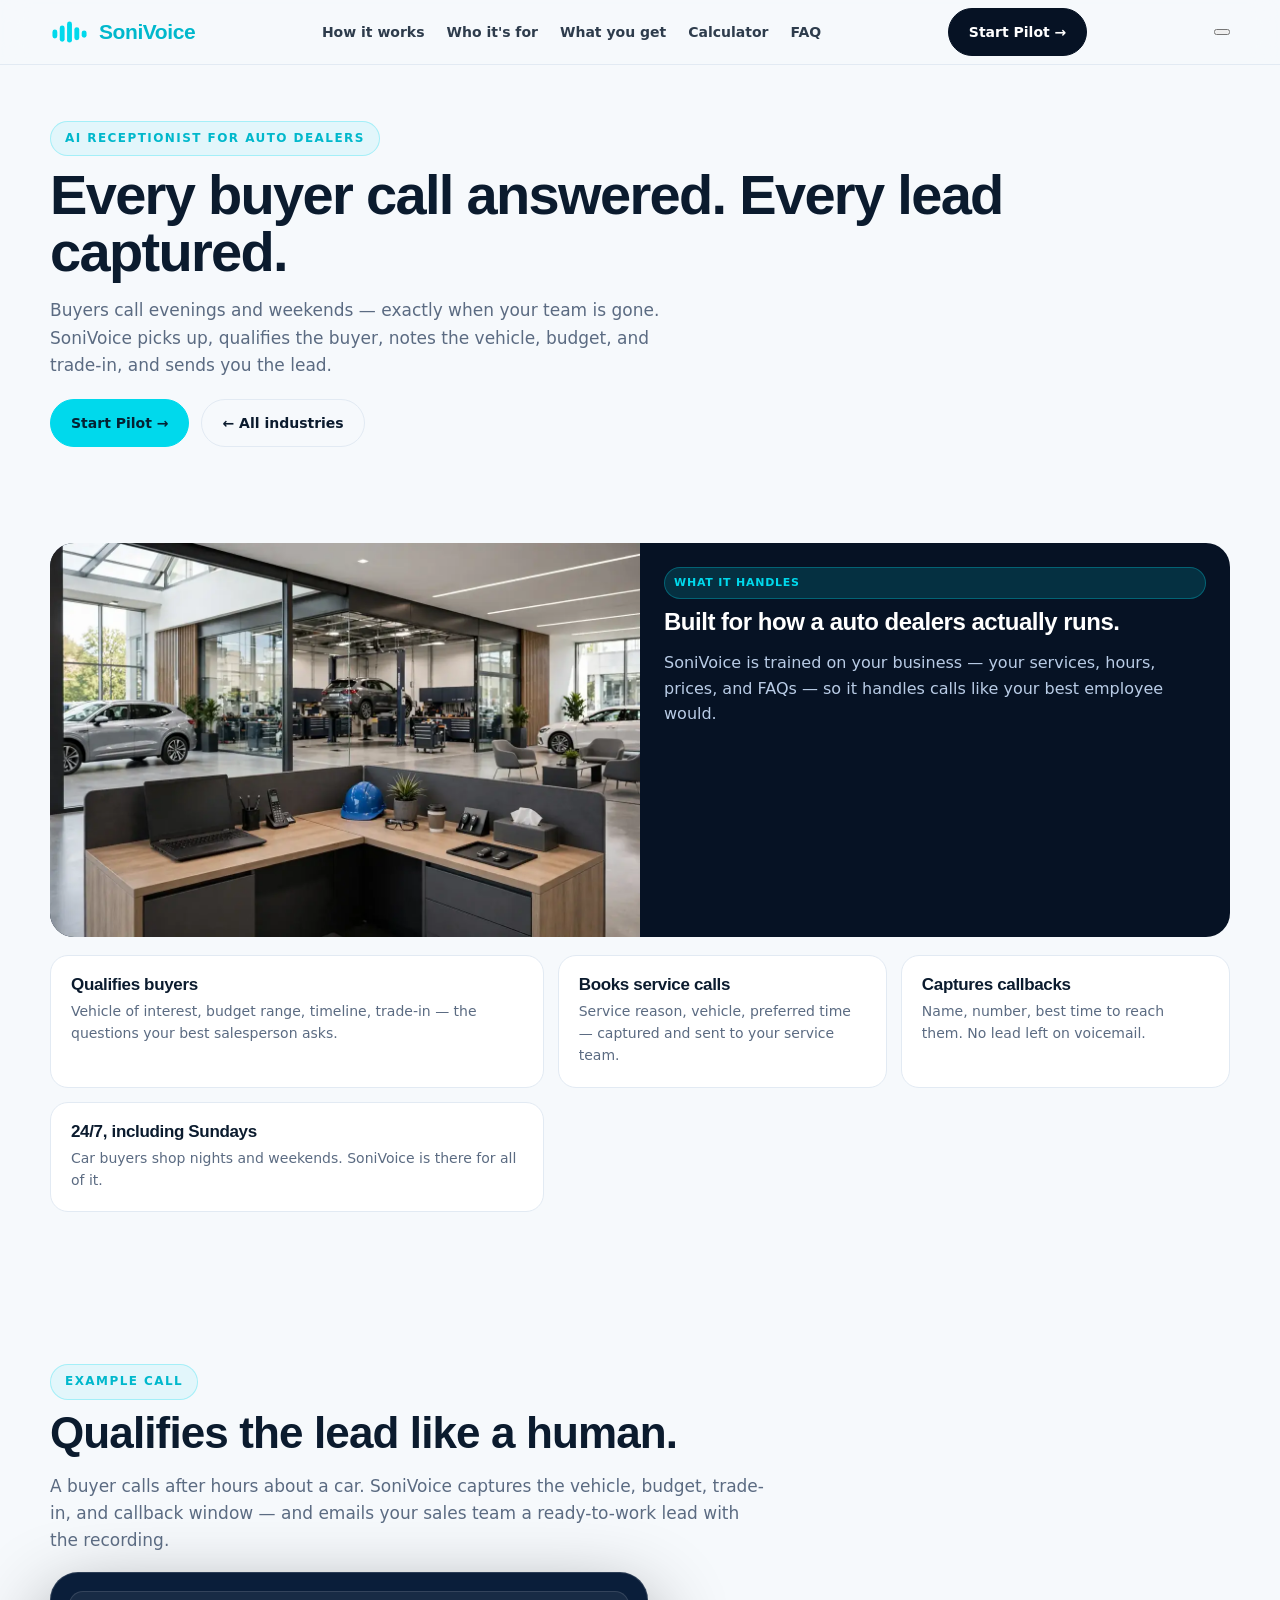
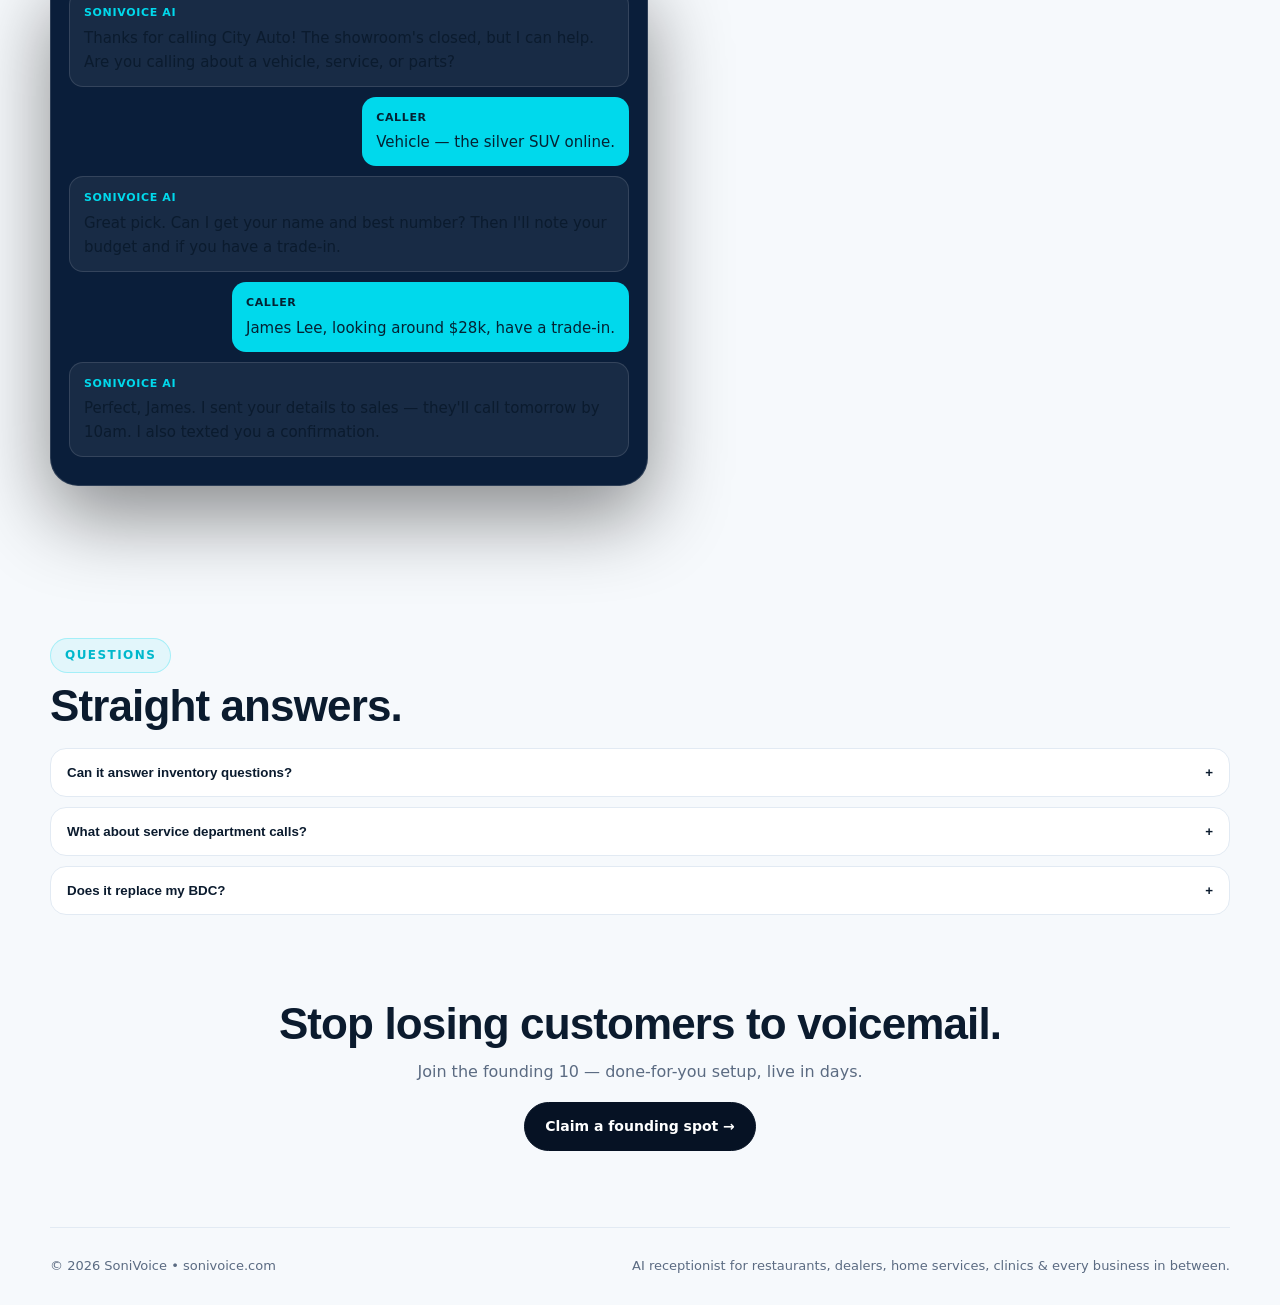
==== ai-receptionist-for-auto-dealers.html @ be0bfa1c "Industry SEO pages batch 1 (restaurants, auto, home services, retail)" ====
<!DOCTYPE html>
<html lang="en">
<head>
<meta charset="utf-8"/>
<meta name="viewport" content="width=device-width,initial-scale=1, viewport-fit=cover"/>
<meta name="color-scheme" content="light dark"/>
<meta name="google-site-verification" content="89ansJGDZWdEIAxgWgZhGA2kCkxrPbd9LaEfotUJ8JE"/>
<title>AI Receptionist for Auto Dealers | Qualify Every Buyer — SoniVoice</title>
<meta name="description" content="SoniVoice answers your dealership&#x27;s calls 24/7, qualifies buyers and service callers, captures trade-in details, and books callbacks. Never lose a lead to voicemail."/>
<meta property="og:type" content="website"/>
<meta property="og:title" content="AI Receptionist for Auto Dealers | Qualify Every Buyer — SoniVoice"/>
<meta property="og:description" content="SoniVoice answers your dealership&#x27;s calls 24/7, qualifies buyers and service callers, captures trade-in details, and books callbacks. Never lose a lead to voicemail."/>
<meta property="og:url" content="https://sonivoice.com/ai-receptionist-for-auto-dealers.html"/>
<meta property="og:image" content="https://sonivoice.com/assets/og-image.png"/>
<meta name="twitter:card" content="summary_large_image"/>
<link rel="icon" href="data:,"/>
<link rel="stylesheet" href="assets/site.css?v=2"/>
<script defer src="https://cloud.umami.is/script.js" data-website-id="f8ac7274-cbc9-4e1a-92d3-32038831d38e"></script>
<script type="application/ld+json">{"@context": "https://schema.org", "@type": "FAQPage", "mainEntity": [{"@type": "Question", "name": "Can it answer inventory questions?", "acceptedAnswer": {"@type": "Answer", "text": "SoniVoice is trained on your inventory, pricing approach, and current offers \u2014 it answers from what you approve, never guesses."}}, {"@type": "Question", "name": "What about service department calls?", "acceptedAnswer": {"@type": "Answer", "text": "It triages service callers \u2014 reason for visit, vehicle info, urgency \u2014 and routes or books per your process."}}, {"@type": "Question", "name": "Does it replace my BDC?", "acceptedAnswer": {"@type": "Answer", "text": "No \u2014 it makes your BDC superhuman. SoniVoice catches every call your team can't, qualifies the lead, and hands it over warm."}}]}</script>
</head>
<body>
<header class="topbar"><div class="wrap topbar-in">
<a class="logo" href="index.html"><svg class="logo-svg" viewBox="0 0 48 32" fill="none" aria-hidden="true"><rect x="3" y="13" width="6" height="11" rx="3" fill="#00D9EC"/><rect x="12" y="8" width="6" height="20" rx="3" fill="#00D9EC"/><rect x="21" y="3" width="6" height="26" rx="3" fill="#00D9EC"/><rect x="30" y="10" width="6" height="16" rx="3" fill="#00D9EC"/><rect x="39" y="14" width="6" height="9" rx="3" fill="#00D9EC"/></svg><span class="logo-text">SoniVoice</span></a>
<nav class="nav"><a href="how-it-works.html">How it works</a><a href="who-its-for.html">Who it's for</a><a href="what-you-get.html">What you get</a><a href="calculator.html">Calculator</a><a href="faq.html">FAQ</a></nav>
<a class="btn btn-primary" href="index.html#apply">Start Pilot &rarr;</a>
</div></header>
<section style="padding-top:56px"><div class="wrap">
<div class="kicker">AI RECEPTIONIST FOR AUTO DEALERS</div>
<h1 class="title" style="font-size:clamp(34px,5vw,56px)">Every buyer call answered. Every lead captured.</h1>
<p class="sub" style="max-width:640px">Buyers call evenings and weekends — exactly when your team is gone. SoniVoice picks up, qualifies the buyer, notes the vehicle, budget, and trade-in, and sends you the lead.</p>
<div style="display:flex;gap:12px;flex-wrap:wrap;margin-top:20px">
<a class="btn btn-cyan" href="index.html#apply">Start Pilot &rarr;</a>
<a class="btn btn-ghost" href="who-its-for.html">&larr; All industries</a>
</div>
</div></section>

<section style="padding-top:20px"><div class="wrap">
<div class="demo-box" style="margin-top:0">
<img id="seoImg" src="[data-uri]" alt="Car dealership showroom"/>
<div class="demo-content"><div class="badge">WHAT IT HANDLES</div>
<h3 style="margin:10px 0 8px">Built for how a auto dealers actually runs.</h3>
<p>SoniVoice is trained on your business — your services, hours, prices, and FAQs — so it handles calls like your best employee would.</p>
</div></div>
<div class="features" style="margin-top:18px">
<div class="feature"><h3>Qualifies buyers</h3><p>Vehicle of interest, budget range, timeline, trade-in — the questions your best salesperson asks.</p></div>
<div class="feature"><h3>Books service calls</h3><p>Service reason, vehicle, preferred time — captured and sent to your service team.</p></div>
<div class="feature"><h3>Captures callbacks</h3><p>Name, number, best time to reach them. No lead left on voicemail.</p></div>
<div class="feature"><h3>24/7, including Sundays</h3><p>Car buyers shop nights and weekends. SoniVoice is there for all of it.</p></div>
</div>
</div></section>

<section><div class="wrap">
<div class="kicker">EXAMPLE CALL</div>
<h2 class="title">Qualifies the lead like a human.</h2>
<p class="sub">A buyer calls after hours about a car. SoniVoice captures the vehicle, budget, trade-in, and callback window — and emails your sales team a ready-to-work lead with the recording.</p>
<div class="phone" style="max-width:560px;margin-top:18px">
<div style="background:rgba(255,255,255,.06);border:1px solid rgba(255,255,255,.12);border-radius:14px;padding:12px 14px;margin-bottom:10px"><div style="font-size:11px;font-weight:800;letter-spacing:.06em;color:var(--cyan);margin-bottom:4px">SONIVOICE AI</div><div style="font-size:15px">Thanks for calling City Auto! The showroom&#x27;s closed, but I can help. Are you calling about a vehicle, service, or parts?</div></div>
<div style="display:flex;justify-content:flex-end;margin-bottom:10px"><div style="background:var(--cyan);color:#042233;border-radius:14px;padding:12px 14px;max-width:80%;font-size:15px"><div style="font-size:11px;font-weight:800;letter-spacing:.06em;margin-bottom:4px">CALLER</div>Vehicle — the silver SUV online.</div></div>
<div style="background:rgba(255,255,255,.06);border:1px solid rgba(255,255,255,.12);border-radius:14px;padding:12px 14px;margin-bottom:10px"><div style="font-size:11px;font-weight:800;letter-spacing:.06em;color:var(--cyan);margin-bottom:4px">SONIVOICE AI</div><div style="font-size:15px">Great pick. Can I get your name and best number? Then I&#x27;ll note your budget and if you have a trade-in.</div></div>
<div style="display:flex;justify-content:flex-end;margin-bottom:10px"><div style="background:var(--cyan);color:#042233;border-radius:14px;padding:12px 14px;max-width:80%;font-size:15px"><div style="font-size:11px;font-weight:800;letter-spacing:.06em;margin-bottom:4px">CALLER</div>James Lee, looking around $28k, have a trade-in.</div></div>
<div style="background:rgba(255,255,255,.06);border:1px solid rgba(255,255,255,.12);border-radius:14px;padding:12px 14px;margin-bottom:10px"><div style="font-size:11px;font-weight:800;letter-spacing:.06em;color:var(--cyan);margin-bottom:4px">SONIVOICE AI</div><div style="font-size:15px">Perfect, James. I sent your details to sales — they&#x27;ll call tomorrow by 10am. I also texted you a confirmation.</div></div>
</div>
</div></section>

<section><div class="wrap">
<div class="kicker">QUESTIONS</div>
<h2 class="title">Straight answers.</h2>
<div class="faq" style="margin-top:18px">
<div class="faq-item"><button>Can it answer inventory questions? <span>+</span></button><div>SoniVoice is trained on your inventory, pricing approach, and current offers — it answers from what you approve, never guesses.</div></div>
<div class="faq-item"><button>What about service department calls? <span>+</span></button><div>It triages service callers — reason for visit, vehicle info, urgency — and routes or books per your process.</div></div>
<div class="faq-item"><button>Does it replace my BDC? <span>+</span></button><div>No — it makes your BDC superhuman. SoniVoice catches every call your team can&#x27;t, qualifies the lead, and hands it over warm.</div></div>
</div>
</div></section>

<section style="padding-top:0"><div class="wrap" style="text-align:center">
<h2 class="title">Stop losing customers to voicemail.</h2>
<p style="color:var(--muted);max-width:560px;margin:0 auto 18px">Join the founding 10 — done-for-you setup, live in days.</p>
<a class="btn btn-primary" href="index.html#apply">Claim a founding spot &rarr;</a>
</div></section>

<footer><div class="wrap footer"><span>&copy; 2026 SoniVoice &bull; sonivoice.com</span><span>AI receptionist for restaurants, dealers, home services, clinics &amp; every business in between.</span></div></footer>
<script defer src="assets/images-3.js"></script>
<script defer src="assets/site.js?v=2"></script>
<script>
window.addEventListener('DOMContentLoaded',function(){
  var im=window.SONIVOICE_IMAGES&&window.SONIVOICE_IMAGES['assets/img-3.webp'];
  if(im){document.getElementById('seoImg').src=im;}
});
</script>
</body></html>
---- assets/site.css ----
<style>
*{box-sizing:border-box}html{scroll-behavior:smooth}
:root{--navy:#061224;--navy2:#0A1E3A;--cyan:#00D9EC;--cyan2:#00B8CC;--teal:#0FF0D2;--bg:#F6F9FC;--card:#fff;--text:#0B1B2E;--muted:#5B6B82;--line:#E2EAF3;--radius:20px}
@media(prefers-color-scheme:dark){:root{--bg:#050D1A;--card:#0A1A30;--text:#EAF2FB;--muted:#9AB0C9;--line:#1A3658}}
body{margin:0;font-family:'Manrope',system-ui,sans-serif;background:var(--bg);color:var(--text);line-height:1.6;overflow-x:hidden}
h1,h2,h3{font-family:'Sora',sans-serif;line-height:1.05;letter-spacing:-.02em;margin:0}
a{color:inherit;text-decoration:none}
.wrap{max-width:1180px;margin:0 auto;padding:0 20px}
.topbar{position:sticky;top:0;z-index:50;backdrop-filter:blur(14px);background:color-mix(in srgb,var(--bg) 82%, transparent);border-bottom:1px solid var(--line)}
.topbar-in{display:flex;justify-content:space-between;align-items:center;height:64px}
.logo{display:flex;align-items:center;gap:10px;text-decoration:none;color:inherit;}.logo-img{height:34px;width:auto;display:block}

.logo span{color:var(--cyan2)}
.nav{display:flex;gap:22px;font-weight:700;font-size:14px}
.nav a{opacity:.85}.nav a:hover{opacity:1;color:var(--cyan2)}
.btn{display:inline-flex;align-items:center;gap:8px;padding:12px 20px;border-radius:999px;font-weight:800;font-size:14px;border:1px solid transparent;cursor:pointer;transition:.2s}
.btn-primary{background:#061224;color:#fff;border-color:#061224}
.btn-primary:hover{background:#0A2A52;transform:translateY(-1px)}
.btn-cyan{background:var(--cyan);color:#042233;border-color:var(--cyan)}
.btn-cyan:hover{background:var(--teal)}
.btn-ghost{background:transparent;border-color:var(--line);color:var(--text)}
.btn-white{background:#fff;color:#061224}
.hero{position:relative;background:#050D1A;color:#fff;overflow:hidden}
.hero-bg{position:absolute;inset:0;width:100%;height:100%;object-fit:cover;opacity:.55}
.hero-overlay{position:absolute;inset:0;background:linear-gradient(180deg,rgba(5,13,26,.25),rgba(5,13,26,.92) 78%),radial-gradient(700px 400px at 15% 10%,rgba(0,217,236,.28),transparent 60%)}
.hero-in{position:relative;padding:72px 0 56px;display:grid;grid-template-columns:1.05fr .95fr;gap:36px;align-items:center}
.pill{display:inline-flex;gap:8px;align-items:center;background:rgba(255,255,255,.08);border:1px solid rgba(255,255,255,.18);padding:7px 12px;border-radius:999px;font-size:12px;font-weight:800;letter-spacing:.08em;text-transform:uppercase}
.pill i{width:8px;height:8px;border-radius:50%;background:#0FF0D2;display:block;box-shadow:0 0 0 6px rgba(15,240,210,.15)}
.hero h1{font-size:clamp(38px,6vw,68px);margin:18px 0 14px}
.hero h1 em{font-style:normal;color:var(--cyan)}
.hero p.lead{font-size:18px;color:#C6D6EA;max-width:560px;margin:0}
.hero-cta{display:flex;gap:12px;flex-wrap:wrap;margin-top:24px}
.hero-stats{display:flex;gap:18px;margin-top:28px;flex-wrap:wrap}
.stat{background:rgba(255,255,255,.07);border:1px solid rgba(255,255,255,.12);border-radius:16px;padding:12px 14px;min-width:130px}
.stat b{font-family:'Sora';font-size:20px;display:block}.stat span{font-size:12px;color:#A9BCD6;font-weight:700}
.phone{background:#0A1E3A;border:1px solid rgba(255,255,255,.14);border-radius:28px;padding:18px;box-shadow:0 30px 80px rgba(0,0,0,.45)}
.phone-head{display:flex;justify-content:space-between;align-items:center;margin-bottom:14px}
.badge{font-size:11px;font-weight:800;letter-spacing:.07em;text-transform:uppercase;padding:6px 9px;border-radius:999px;background:rgba(0,217,236,.15);color:var(--cyan);border:1px solid rgba(0,217,236,.3)}
.ringbar{display:flex;gap:8px;margin:14px 0}
.ring{flex:1;text-align:center;padding:10px 6px;border-radius:12px;background:rgba(255,255,255,.06);border:1px solid rgba(255,255,255,.1);font-weight:800;font-size:12px;color:#8EA6C2}
.ring.active{background:var(--cyan);color:#042233;border-color:var(--cyan)}
.ring.done{background:#0FF0D2;color:#042233}
.chat{display:grid;gap:10px;min-height:240px}
.msg{padding:11px 13px;border-radius:16px;font-size:14px;line-height:1.45;max-width:92%}
.msg.ai{background:#122B4D;border:1px solid #1D4472;color:#E6F2FF;border-bottom-left-radius:4px}
.msg.user{background:var(--cyan);color:#042233;margin-left:auto;border-bottom-right-radius:4px;font-weight:600}
.msg small{display:block;font-size:11px;font-weight:800;letter-spacing:.06em;text-transform:uppercase;opacity:.7;margin-bottom:3px}
.wave{height:42px;display:flex;align-items:center;gap:3px;margin-top:14px}
.wave span{flex:1;background:linear-gradient(180deg,var(--cyan),#0077FF);border-radius:999px;animation:w 1s ease-in-out infinite}
@keyframes w{0%,100%{height:10px}50%{height:36px}}
.wave span:nth-child(2n){animation-delay:.08s}.wave span:nth-child(3n){animation-delay:.16s}.wave span:nth-child(4n){animation-delay:.24s}
.controls{display:flex;gap:8px;flex-wrap:wrap;margin-top:14px}
.chip{padding:8px 12px;border-radius:999px;border:1px solid rgba(255,255,255,.18);background:rgba(255,255,255,.06);color:#fff;font-weight:700;font-size:13px;cursor:pointer}
.chip.active{background:#fff;color:#061224}
section{padding:64px 0}
.kicker{display:inline-block;font-size:12px;font-weight:800;letter-spacing:.12em;text-transform:uppercase;color:var(--cyan2);background:rgba(0,217,236,.08);border:1px solid rgba(0,217,236,.28);padding:7px 14px;border-radius:999px}
.title{font-size:clamp(28px,4vw,44px);margin:10px 0 12px}
.sub{color:var(--muted);max-width:720px;font-size:17px}
.steps{display:grid;grid-template-columns:repeat(4,1fr);gap:16px;margin-top:28px}
.step{background:var(--card);border:1px solid var(--line);border-radius:var(--radius);padding:20px}
.step-num{width:38px;height:38px;border-radius:11px;background:#061224;color:#fff;display:grid;place-items:center;font-family:'Sora';font-weight:800}
.step h3{font-size:18px;margin:14px 0 6px}.step p{color:var(--muted);font-size:14px;margin:0}
.email-card{margin-top:22px;background:var(--card);border:1px solid var(--line);border-radius:22px;overflow:hidden;display:grid;grid-template-columns:1fr 1fr}
.email-head{padding:18px;border-bottom:1px solid var(--line);display:flex;justify-content:space-between}
.email-body{padding:18px}.email-body p{color:var(--muted);font-size:14px}
.checklist{list-style:none;padding:0;margin:14px 0;display:grid;gap:10px}
.checklist li{display:flex;gap:10px;font-weight:600;font-size:14px}
.checklist li::before{content:"✓";width:22px;height:22px;border-radius:50%;background:#E6FBFF;color:#00879A;display:grid;place-items:center;font-weight:900;flex:0 0 auto}
.audio{margin:18px;background:#061224;color:#fff;border-radius:18px;padding:18px}
.audio .wave span{background:var(--cyan)}
.industries{display:grid;grid-template-columns:repeat(4,1fr);gap:14px;margin-top:24px}
.ind{background:var(--card);border:1px solid var(--line);border-radius:18px;padding:18px;cursor:pointer;text-align:left;width:100%;color:var(--text)}
.ind:hover{border-color:var(--cyan)}
.ind.active{border-color:var(--cyan);box-shadow:0 0 0 3px rgba(0,217,236,.18)}
.ind .icon{font-size:22px}.ind h3{font-size:16px;margin:8px 0 4px}.ind p{font-size:13px;color:var(--muted);margin:0;line-height:1.5}
.demo-box{margin-top:18px;background:#061224;color:#fff;border-radius:24px;overflow:hidden;display:grid;grid-template-columns:1fr 1fr}
.demo-box img{width:100%;height:100%;object-fit:cover;min-height:300px}
.demo-content{padding:24px}.demo-content h3{font-size:24px}.demo-content p{color:#B9CCE6}
.convo{background:rgba(255,255,255,.06);border:1px solid rgba(255,255,255,.12);border-radius:16px;padding:14px;display:grid;gap:8px;font-size:14px}
.calc{background:var(--card);border:1px solid var(--line);border-radius:22px;padding:22px;display:grid;grid-template-columns:1fr 1fr;gap:22px;margin-top:22px}
input[type=range]{width:100%}
.output{background:#061224;color:#fff;border-radius:18px;padding:20px}
.output b{font-family:'Sora';font-size:34px;color:var(--cyan)}
.features{display:grid;grid-template-columns:1.2fr .8fr .8fr;gap:14px;margin-top:22px}
.feature{background:var(--card);border:1px solid var(--line);border-radius:18px;padding:20px}
.feature h3{font-size:17px;margin-bottom:6px}.feature p{color:var(--muted);font-size:14px;margin:0}
.feature.big{background:#061224;color:#fff}.feature.big p{color:#B9CCE6}
.faq{display:grid;gap:10px;margin-top:20px}
.faq-item{background:var(--card);border:1px solid var(--line);border-radius:16px;overflow:hidden}
.faq-item button{width:100%;text-align:left;padding:16px;background:none;border:0;font-weight:800;cursor:pointer;color:var(--text);display:flex;justify-content:space-between}
.faq-item div{padding:0 16px 16px;color:var(--muted);font-size:14px;display:none}
.faq-item.open div{display:block}
.cta{background:#061224;color:#fff;border-radius:28px;padding:36px;text-align:center;overflow:hidden;position:relative}
.cta h2{font-size:36px}.cta p{color:#B9CCE6}
.footer{padding:28px 0;color:var(--muted);font-size:13px;display:flex;justify-content:space-between;gap:16px;flex-wrap:wrap;border-top:1px solid var(--line)}
@media(max-width:900px){.hero-in,.email-card,.demo-box,.calc{grid-template-columns:1fr}.steps,.industries{grid-template-columns:1fr 1fr}.features{grid-template-columns:1fr}.nav{display:none}.demo-box img{min-height:220px}}
@media(max-width:540px){.steps,.industries{grid-template-columns:1fr}.hero-in{padding-top:44px}}
@media(prefers-reduced-motion:reduce){.wave span{animation:none}}
.nav a.active{color:var(--cyan);opacity:1}
</style>
/* ---- mobile nav (hamburger) ---- */
.menu-btn{display:none}
.mnav{display:none}
@media(max-width:900px){
  .menu-btn{display:flex;flex-direction:column;justify-content:center;align-items:center;gap:5px;width:42px;height:42px;flex:0 0 auto;background:transparent;border:1px solid var(--line);border-radius:10px;cursor:pointer;padding:0}
  .menu-btn span{display:block;width:20px;height:2px;background:var(--text);border-radius:2px;transition:transform .2s,opacity .2s}
  .menu-btn.open span:nth-child(1){transform:translateY(7px) rotate(45deg)}
  .menu-btn.open span:nth-child(2){opacity:0}
  .menu-btn.open span:nth-child(3){transform:translateY(-7px) rotate(-45deg)}
  .topbar-in{position:relative}
  .mnav{position:absolute;top:100%;left:0;right:0;background:var(--bg);border-bottom:1px solid var(--line);padding:8px 20px 16px;flex-direction:column;z-index:60;box-shadow:0 18px 30px rgba(2,8,20,.12)}
  .mnav.open{display:flex}
  .mnav a{display:block;padding:13px 4px;font-weight:700;font-size:16px;border-bottom:1px solid var(--line);opacity:.92}
  .mnav a:last-child{border-bottom:0}
  .mnav a.active{color:var(--cyan);opacity:1}
}

/* ---- professional icon set ---- */
.ic{display:inline-flex;width:1.15em;height:1.15em;vertical-align:-.22em;flex:0 0 auto}
.ic svg{width:100%;height:100%;display:block}
.ind .icon{color:var(--cyan);line-height:0}
.ind .icon .ic{width:30px;height:30px}
.chip .ic{width:15px;height:15px;margin-right:3px;vertical-align:-.28em}
/* ---- logo lockup ---- */
.logo-svg{height:26px;width:auto;display:block;flex:0 0 auto}
.logo-text{font-family:'Sora',sans-serif;font-weight:800;font-size:21px;letter-spacing:-.02em;color:var(--text);white-space:nowrap}
/* ---- typography & spacing polish ---- */
h1{letter-spacing:-.03em;line-height:1.02}
section{padding:76px 0}
@media(max-width:900px){
h1{font-size:clamp(34px,9vw,46px)}
section{padding:52px 0}
.phone{max-width:430px;margin:24px auto 0}
}

@media(prefers-color-scheme:dark){
.btn-primary{background:#EAF2FB;border-color:#EAF2FB;color:#061224}
.btn-primary:hover{background:#fff}
.step-num{background:#EAF2FB;color:#061224}
}

@media(max-width:900px){
.frow{grid-template-columns:1fr !important}
}

/* sticky mobile CTA */
.sticky-cta{display:none}
@media(max-width:900px){
.sticky-cta{display:block;position:fixed;left:0;right:0;bottom:0;z-index:60;padding:10px 16px calc(10px + env(safe-area-inset-bottom));background:color-mix(in srgb,var(--bg) 86%,transparent);-webkit-backdrop-filter:blur(14px);backdrop-filter:blur(14px);border-top:1px solid var(--line);transition:transform .25s ease}
.sticky-cta.hidden{transform:translateY(110%)}
.sticky-cta .btn{width:100%;justify-content:center;padding:14px 20px;font-size:16px}
body{padding-bottom:78px}
}

/* motion: reveals + hovers */
.rv{opacity:0;transform:translateY(16px);transition:opacity .55s ease,transform .55s ease}
.rv.in{opacity:1;transform:none}
@media(prefers-reduced-motion:reduce){.rv{opacity:1;transform:none;transition:none}}
.lift{transition:transform .22s ease,box-shadow .22s ease}
.lift:hover{transform:translateY(-4px);box-shadow:0 14px 34px rgba(2,12,27,.14)}
.ind,.feature,.step{transition:transform .22s ease,box-shadow .22s ease,border-color .22s ease}
.ind:hover,.feature:hover,.step:hover{transform:translateY(-4px);box-shadow:0 14px 34px rgba(2,12,27,.14);border-color:var(--cyan)}
.btn{transition:transform .18s ease,box-shadow .18s ease,background-color .18s ease}
.btn:hover{transform:translateY(-2px)}
.btn-cyan:hover{box-shadow:0 10px 26px rgba(0,217,236,.42)}
.chip{transition:border-color .18s ease,background-color .18s ease,transform .18s ease}
.chip:hover{border-color:var(--cyan);transform:translateY(-1px)}
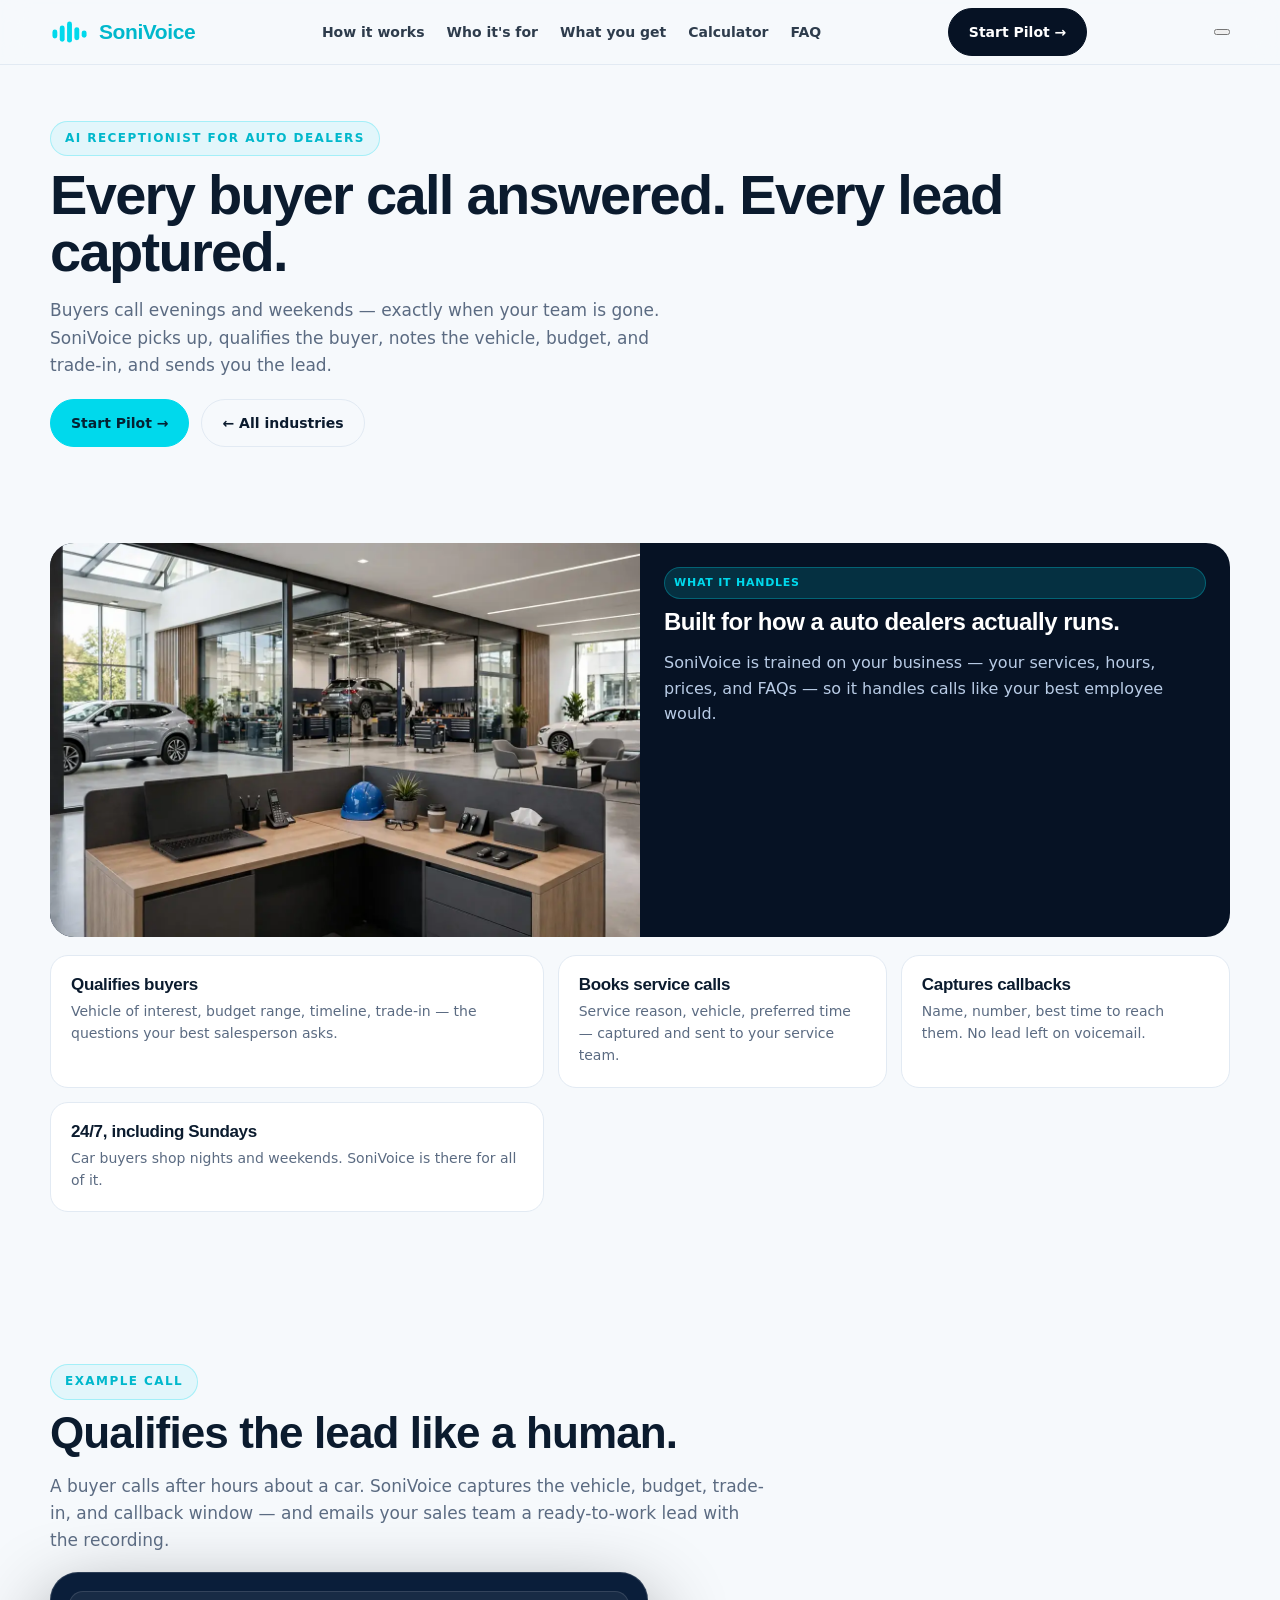
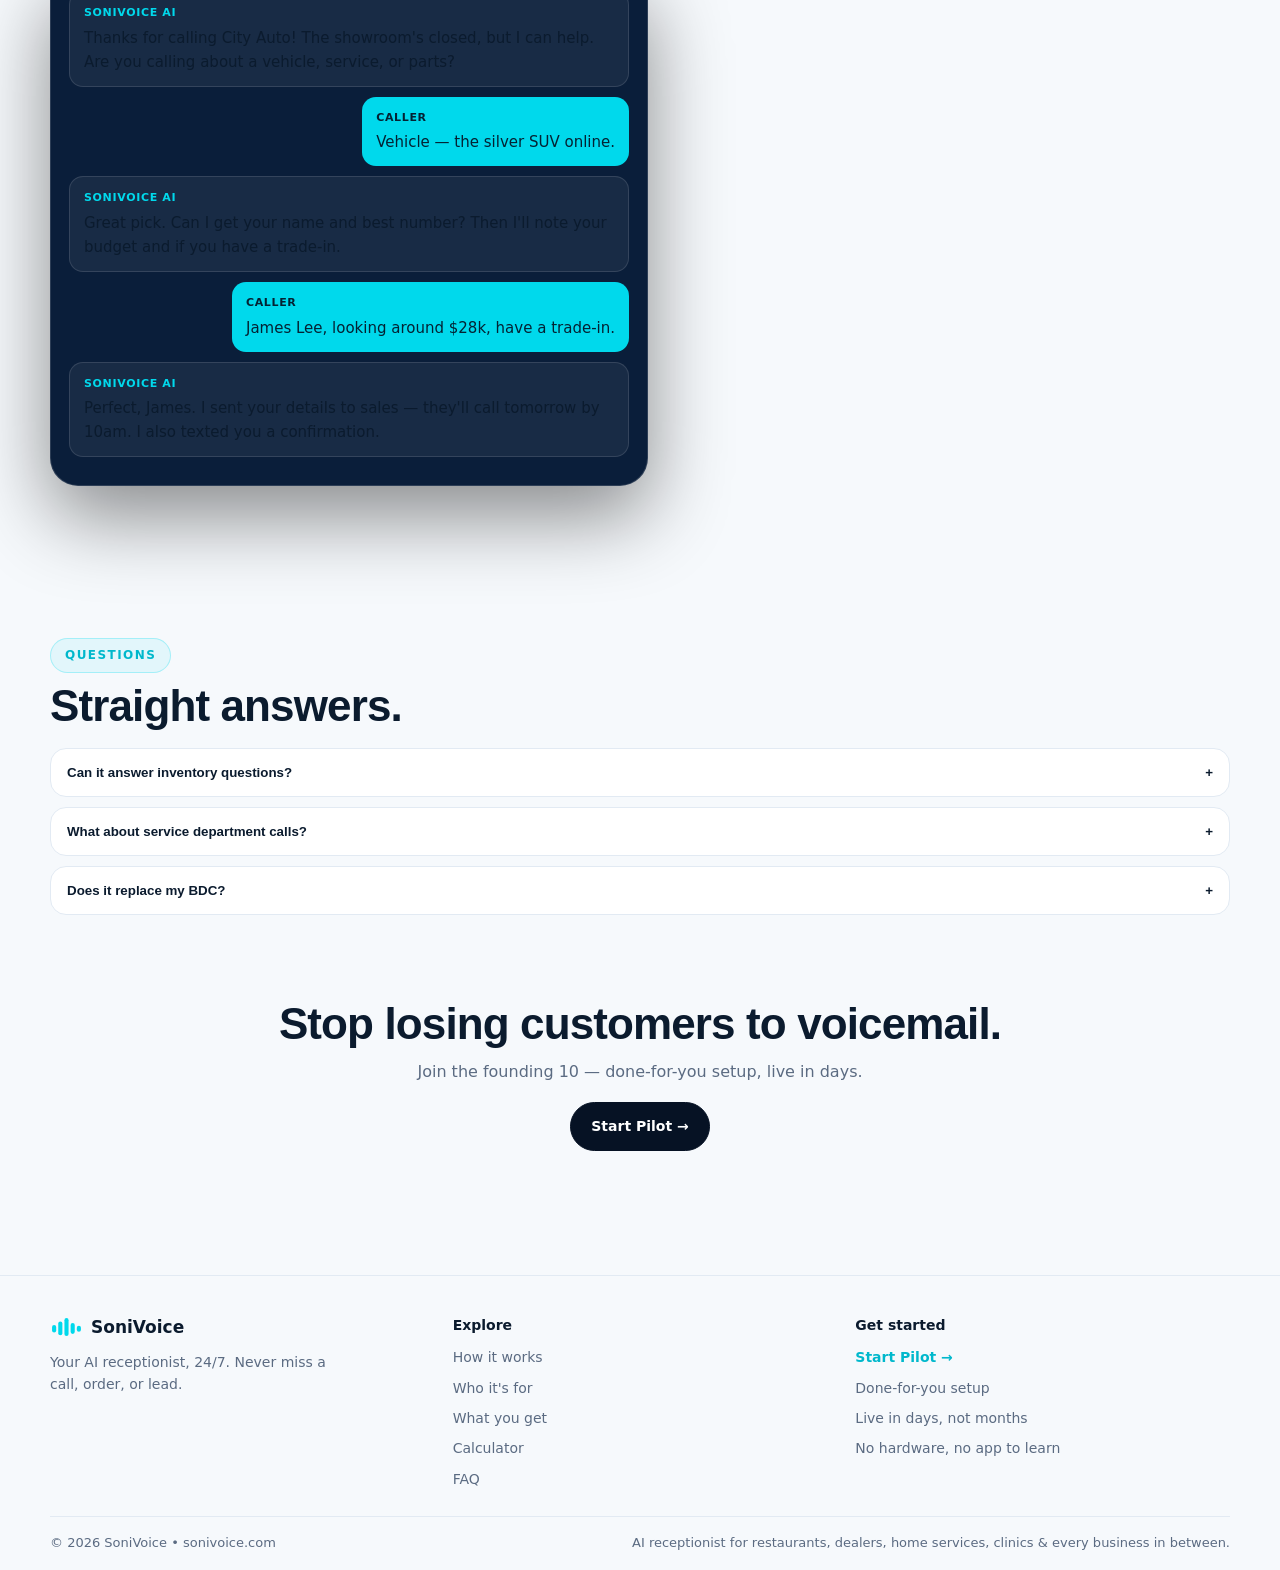
==== commit 77dbd5e5: "CRO: unified CTA + new footer (SEO pages)" ====
--- a/ai-receptionist-for-auto-dealers.html
+++ b/ai-receptionist-for-auto-dealers.html
@@ -75,10 +75,34 @@
 <section style="padding-top:0"><div class="wrap" style="text-align:center">
 <h2 class="title">Stop losing customers to voicemail.</h2>
 <p style="color:var(--muted);max-width:560px;margin:0 auto 18px">Join the founding 10 — done-for-you setup, live in days.</p>
-<a class="btn btn-primary" href="index.html#apply">Claim a founding spot &rarr;</a>
+<a class="btn btn-primary" href="index.html#apply">Start Pilot &rarr;</a>
 </div></section>
 
-<footer><div class="wrap footer"><span>&copy; 2026 SoniVoice &bull; sonivoice.com</span><span>AI receptionist for restaurants, dealers, home services, clinics &amp; every business in between.</span></div></footer>
+<footer style="border-top:1px solid var(--line);margin-top:48px"><div class="wrap">
+<div style="display:grid;grid-template-columns:repeat(auto-fit,minmax(220px,1fr));gap:28px;padding:38px 0 26px">
+<div>
+<div style="display:flex;align-items:center;gap:8px;margin-bottom:10px"><svg class="logo-svg" viewBox="0 0 48 32" fill="none" aria-hidden="true" style="height:22px"><rect x="3" y="13" width="6" height="11" rx="3" fill="#00D9EC"/><rect x="12" y="8" width="6" height="20" rx="3" fill="#00D9EC"/><rect x="21" y="3" width="6" height="26" rx="3" fill="#00D9EC"/><rect x="30" y="10" width="6" height="16" rx="3" fill="#00D9EC"/><rect x="39" y="14" width="6" height="9" rx="3" fill="#00D9EC"/></svg><span style="font-weight:800;font-size:17px">SoniVoice</span></div>
+<p style="color:var(--muted);font-size:14px;margin:0;max-width:280px">Your AI receptionist, 24/7. Never miss a call, order, or lead.</p>
+</div>
+<div>
+<div style="font-weight:800;font-size:14px;margin-bottom:10px">Explore</div>
+<div style="display:grid;gap:8px;font-size:14px;color:var(--muted)">
+<a href="how-it-works.html">How it works</a><a href="who-its-for.html">Who it's for</a><a href="what-you-get.html">What you get</a><a href="calculator.html">Calculator</a><a href="faq.html">FAQ</a>
+</div>
+</div>
+<div>
+<div style="font-weight:800;font-size:14px;margin-bottom:10px">Get started</div>
+<div style="display:grid;gap:8px;font-size:14px;color:var(--muted)">
+<a href="index.html#apply" style="color:var(--cyan2);font-weight:700">Start Pilot &rarr;</a>
+<span>Done-for-you setup</span><span>Live in days, not months</span><span>No hardware, no app to learn</span>
+</div>
+</div>
+</div>
+<div style="border-top:1px solid var(--line);padding:16px 0;display:flex;justify-content:space-between;gap:10px;flex-wrap:wrap;color:var(--muted);font-size:13px">
+<span>&copy; 2026 SoniVoice &bull; sonivoice.com</span>
+<span>AI receptionist for restaurants, dealers, home services, clinics &amp; every business in between.</span>
+</div>
+</div></footer>
 <script defer src="assets/images-3.js"></script>
 <script defer src="assets/site.js?v=2"></script>
 <script>
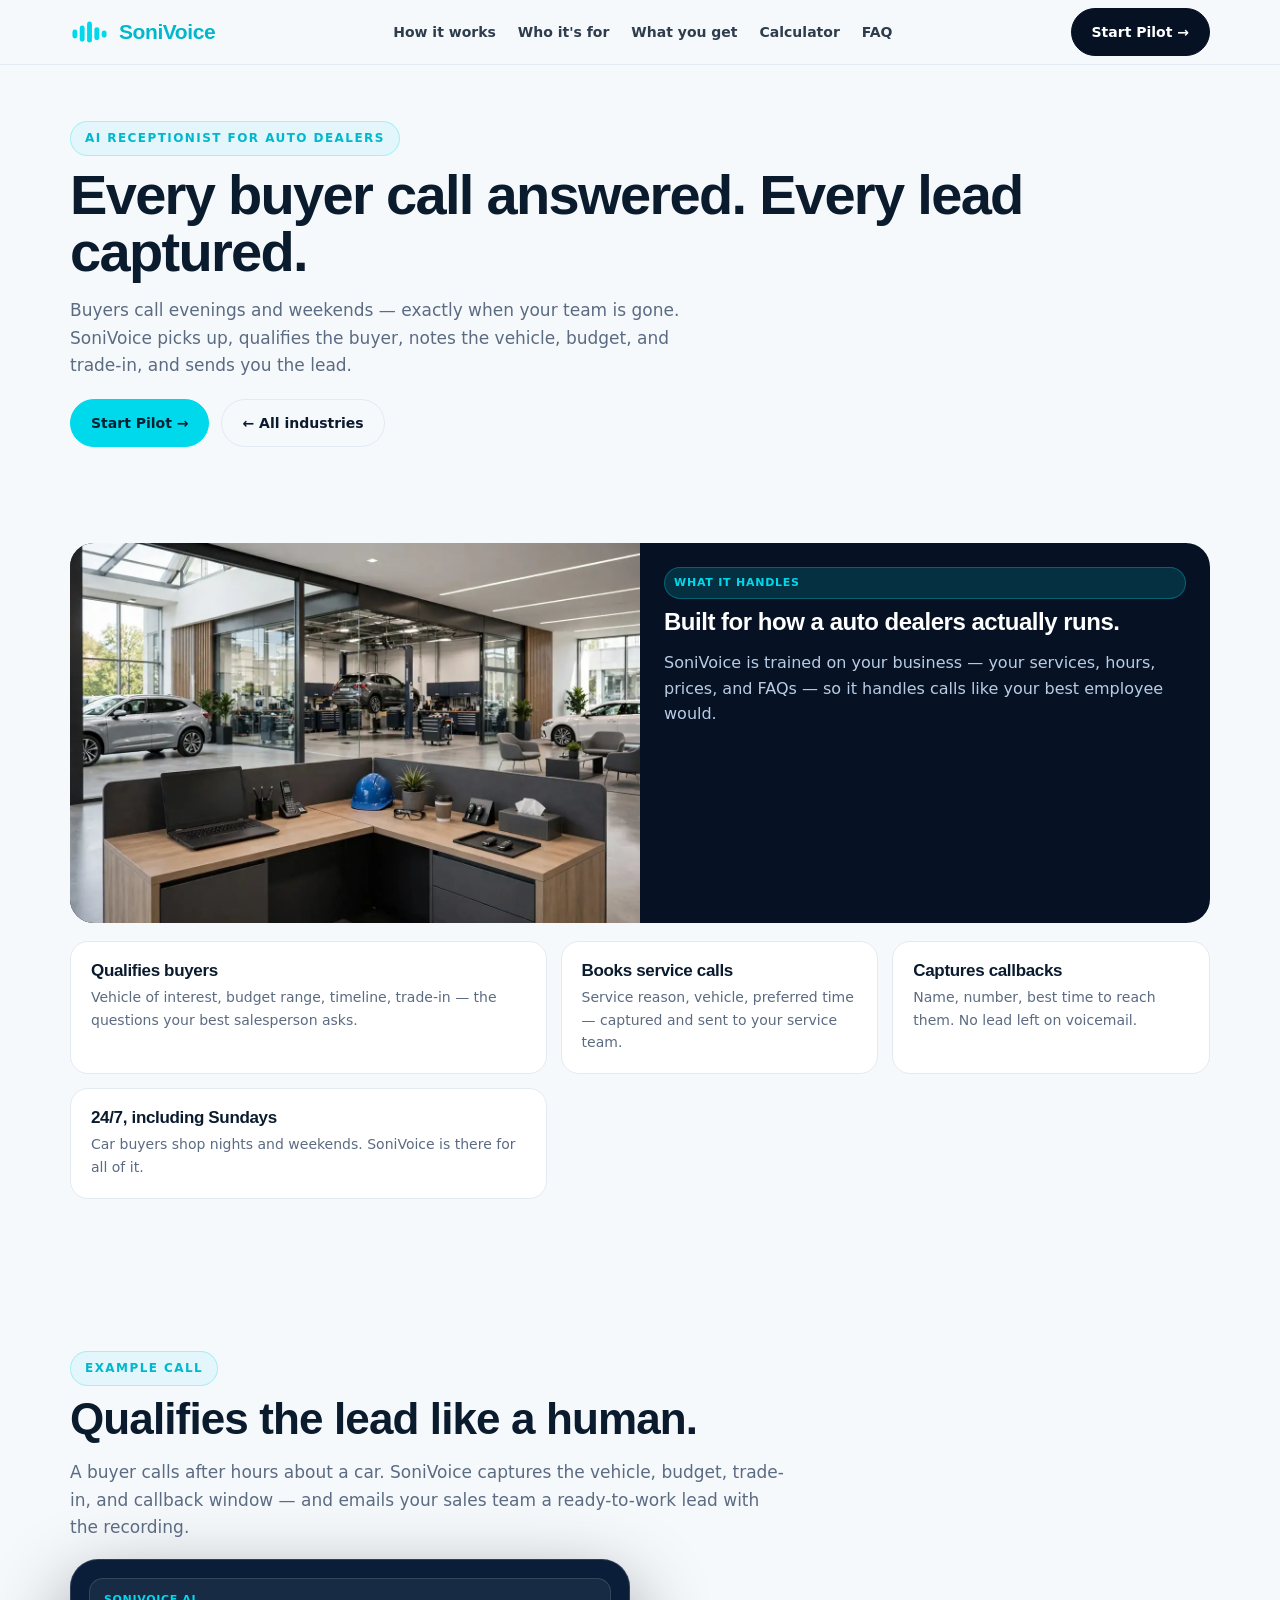
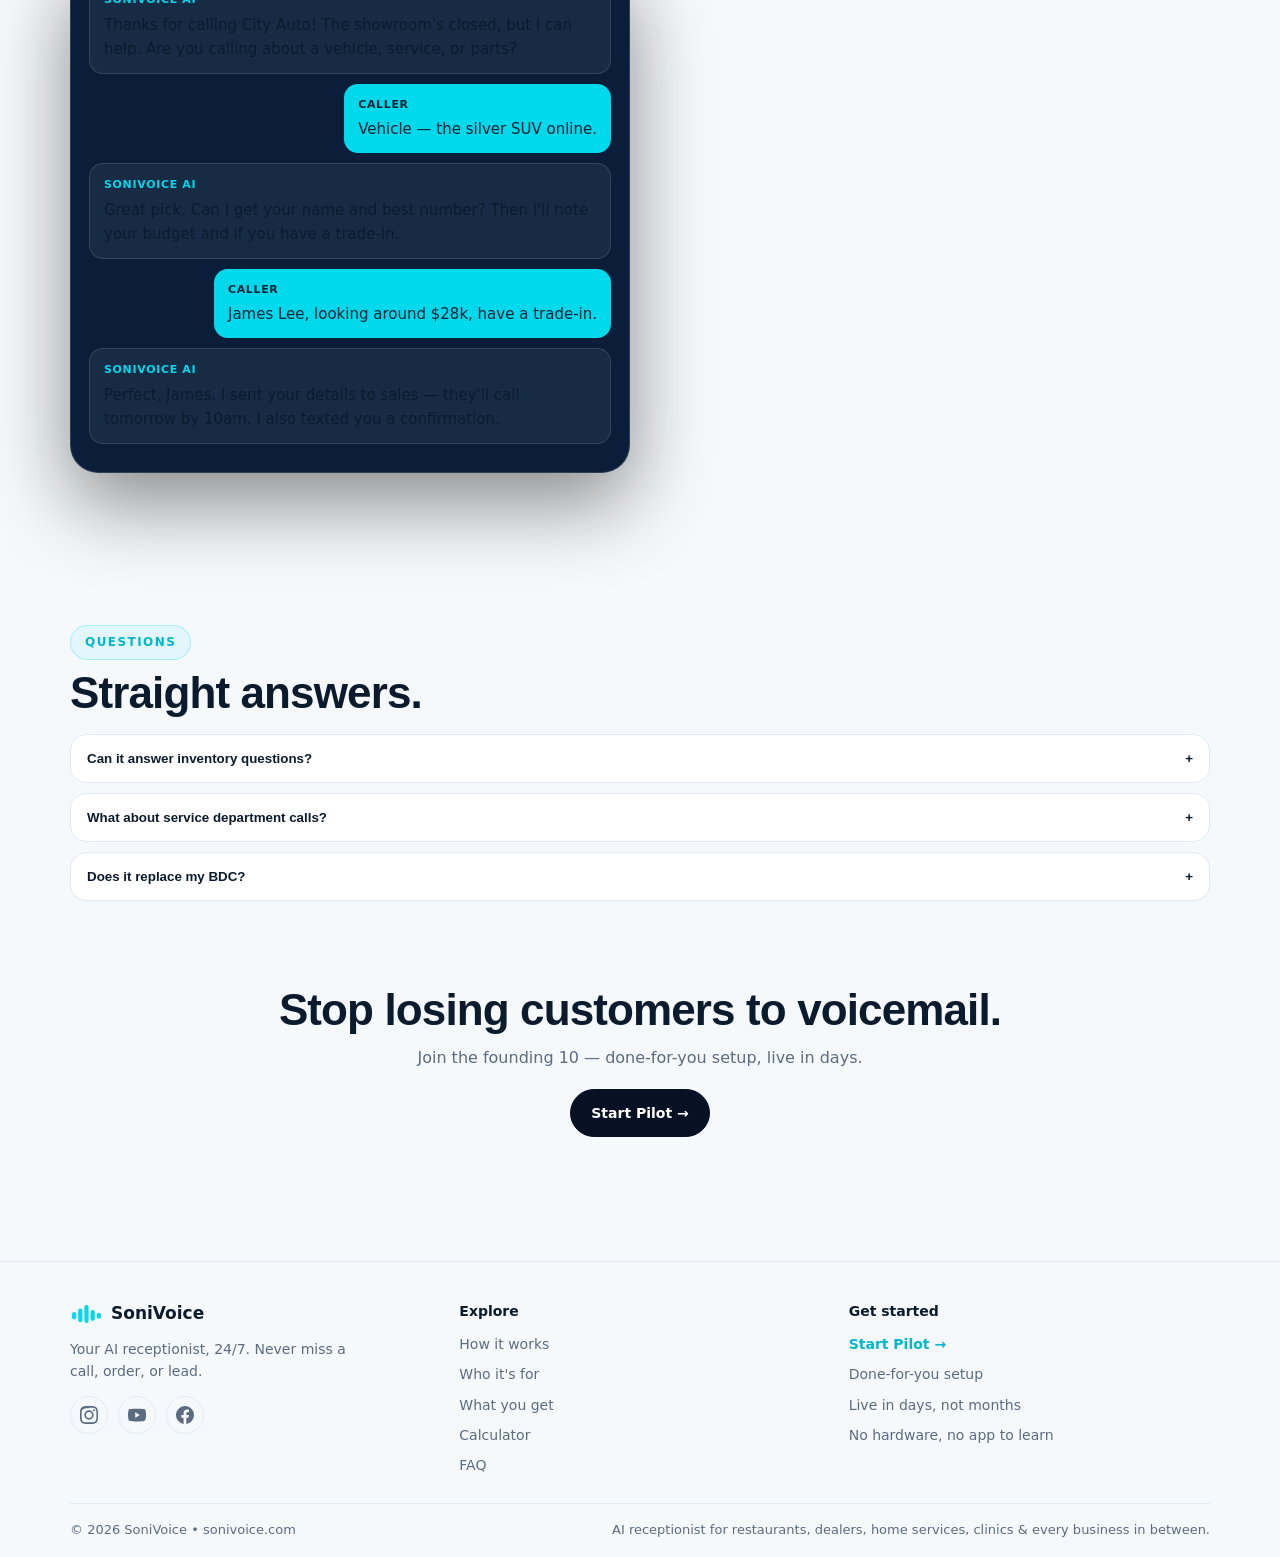
==== commit 05700f4b: "Add Instagram/YouTube/Facebook social icons to footer on all 14 pages" ====
--- a/ai-receptionist-for-auto-dealers.html
+++ b/ai-receptionist-for-auto-dealers.html
@@ -2,6 +2,7 @@
 <html lang="en">
 <head>
 <meta charset="utf-8"/>
+<link rel="icon" href="assets/favicon.svg" type="image/svg+xml"/>
 <meta name="viewport" content="width=device-width,initial-scale=1, viewport-fit=cover"/>
 <meta name="color-scheme" content="light dark"/>
 <meta name="google-site-verification" content="89ansJGDZWdEIAxgWgZhGA2kCkxrPbd9LaEfotUJ8JE"/>
@@ -13,7 +14,6 @@
 <meta property="og:url" content="https://sonivoice.com/ai-receptionist-for-auto-dealers.html"/>
 <meta property="og:image" content="https://sonivoice.com/assets/og-image.png"/>
 <meta name="twitter:card" content="summary_large_image"/>
-<link rel="icon" href="data:,"/>
 <link rel="stylesheet" href="assets/site.css?v=2"/>
 <script defer src="https://cloud.umami.is/script.js" data-website-id="f8ac7274-cbc9-4e1a-92d3-32038831d38e"></script>
 <script type="application/ld+json">{"@context": "https://schema.org", "@type": "FAQPage", "mainEntity": [{"@type": "Question", "name": "Can it answer inventory questions?", "acceptedAnswer": {"@type": "Answer", "text": "SoniVoice is trained on your inventory, pricing approach, and current offers \u2014 it answers from what you approve, never guesses."}}, {"@type": "Question", "name": "What about service department calls?", "acceptedAnswer": {"@type": "Answer", "text": "It triages service callers \u2014 reason for visit, vehicle info, urgency \u2014 and routes or books per your process."}}, {"@type": "Question", "name": "Does it replace my BDC?", "acceptedAnswer": {"@type": "Answer", "text": "No \u2014 it makes your BDC superhuman. SoniVoice catches every call your team can't, qualifies the lead, and hands it over warm."}}]}</script>
@@ -82,7 +82,7 @@
 <div style="display:grid;grid-template-columns:repeat(auto-fit,minmax(220px,1fr));gap:28px;padding:38px 0 26px">
 <div>
 <div style="display:flex;align-items:center;gap:8px;margin-bottom:10px"><svg class="logo-svg" viewBox="0 0 48 32" fill="none" aria-hidden="true" style="height:22px"><rect x="3" y="13" width="6" height="11" rx="3" fill="#00D9EC"/><rect x="12" y="8" width="6" height="20" rx="3" fill="#00D9EC"/><rect x="21" y="3" width="6" height="26" rx="3" fill="#00D9EC"/><rect x="30" y="10" width="6" height="16" rx="3" fill="#00D9EC"/><rect x="39" y="14" width="6" height="9" rx="3" fill="#00D9EC"/></svg><span style="font-weight:800;font-size:17px">SoniVoice</span></div>
-<p style="color:var(--muted);font-size:14px;margin:0;max-width:280px">Your AI receptionist, 24/7. Never miss a call, order, or lead.</p>
+<p style="color:var(--muted);font-size:14px;margin:0;max-width:280px">Your AI receptionist, 24/7. Never miss a call, order, or lead.</p><div style="display:flex;gap:10px;margin-top:14px"><a class="soc" href="https://www.instagram.com/sonivoice247/" target="_blank" rel="noopener" aria-label="SoniVoice on Instagram"><svg viewBox="0 0 24 24" aria-hidden="true"><path d="M12 2.2c3.2 0 3.6 0 4.9.1 3.3.1 4.8 1.7 4.9 4.9.1 1.3.1 1.6.1 4.8s0 3.6-.1 4.8c-.1 3.2-1.7 4.8-4.9 4.9-1.3.1-1.6.1-4.9.1-3.2 0-3.6 0-4.8-.1-3.3-.1-4.8-1.7-4.9-4.9-.1-1.3-.1-1.6-.1-4.8s0-3.6.1-4.8C2.4 4.9 4 3.3 7.2 3.2c1.2-.1 1.6-.1 4.8-.1zM12 0C8.7 0 8.3 0 7.1.1 2.7.3.3 2.7.1 7.1 0 8.3 0 8.7 0 12s0 3.7.1 4.9c.2 4.4 2.6 6.8 7 7 1.2.1 1.6.1 4.9.1s3.7 0 4.9-.1c4.4-.2 6.8-2.6 7-7 .1-1.2.1-1.6.1-4.9s0-3.7-.1-4.9c-.2-4.4-2.6-6.8-7-7C15.7 0 15.3 0 12 0zm0 5.8A6.2 6.2 0 1 0 18.2 12 6.2 6.2 0 0 0 12 5.8zm0 10.2A4 4 0 1 1 16 12a4 4 0 0 1-4 4zm6.4-11.8a1.4 1.4 0 1 1-1.4 1.4 1.4 1.4 0 0 1 1.4-1.4z"/></svg></a><a class="soc" href="https://www.youtube.com/@SoniVoice247" target="_blank" rel="noopener" aria-label="SoniVoice on YouTube"><svg viewBox="0 0 24 24" aria-hidden="true"><path d="M23.5 6.2a3 3 0 0 0-2.1-2.1C19.5 3.5 12 3.5 12 3.5s-7.5 0-9.4.6A3 3 0 0 0 .5 6.2 31.3 31.3 0 0 0 0 12a31.3 31.3 0 0 0 .5 5.8 3 3 0 0 0 2.1 2.1c1.9.6 9.4.6 9.4.6s7.5 0 9.4-.6a3 3 0 0 0 2.1-2.1A31.3 31.3 0 0 0 24 12a31.3 31.3 0 0 0-.5-5.8zM9.6 15.6V8.4L15.8 12z"/></svg></a><a class="soc" href="https://www.facebook.com/p/Soni-Voice-61595010433799/" target="_blank" rel="noopener" aria-label="SoniVoice on Facebook"><svg viewBox="0 0 24 24" aria-hidden="true"><path d="M24 12a12 12 0 1 0-13.9 11.9v-8.4h-3v-3.5h3V9.4c0-3 1.8-4.7 4.5-4.7 1.3 0 2.7.2 2.7.2v3h-1.5c-1.5 0-2 1-2 1.9V12h3.3l-.5 3.5h-2.8v8.4A12 12 0 0 0 24 12z"/></svg></a></div>
 </div>
 <div>
 <div style="font-weight:800;font-size:14px;margin-bottom:10px">Explore</div>
--- a/assets/site.css
+++ b/assets/site.css
@@ -1,4 +1,4 @@
-<style>
+
 *{box-sizing:border-box}html{scroll-behavior:smooth}
 :root{--navy:#061224;--navy2:#0A1E3A;--cyan:#00D9EC;--cyan2:#00B8CC;--teal:#0FF0D2;--bg:#F6F9FC;--card:#fff;--text:#0B1B2E;--muted:#5B6B82;--line:#E2EAF3;--radius:20px}
 @media(prefers-color-scheme:dark){:root{--bg:#050D1A;--card:#0A1A30;--text:#EAF2FB;--muted:#9AB0C9;--line:#1A3658}}
@@ -62,7 +62,7 @@
 .step h3{font-size:18px;margin:14px 0 6px}.step p{color:var(--muted);font-size:14px;margin:0}
 .email-card{margin-top:22px;background:var(--card);border:1px solid var(--line);border-radius:22px;overflow:hidden;display:grid;grid-template-columns:1fr 1fr}
 .email-head{padding:18px;border-bottom:1px solid var(--line);display:flex;justify-content:space-between}
-.email-body{padding:18px}.email-body p{color:var(--muted);font-size:14px}
+.email-.email-body p{color:var(--muted);font-size:14px}
 .checklist{list-style:none;padding:0;margin:14px 0;display:grid;gap:10px}
 .checklist li{display:flex;gap:10px;font-weight:600;font-size:14px}
 .checklist li::before{content:"✓";width:22px;height:22px;border-radius:50%;background:#E6FBFF;color:#00879A;display:grid;place-items:center;font-weight:900;flex:0 0 auto}
@@ -97,7 +97,7 @@
 @media(max-width:540px){.steps,.industries{grid-template-columns:1fr}.hero-in{padding-top:44px}}
 @media(prefers-reduced-motion:reduce){.wave span{animation:none}}
 .nav a.active{color:var(--cyan);opacity:1}
-</style>
+
 /* ---- mobile nav (hamburger) ---- */
 .menu-btn{display:none}
 .mnav{display:none}
@@ -128,7 +128,7 @@
 h1{letter-spacing:-.03em;line-height:1.02}
 section{padding:76px 0}
 @media(max-width:900px){
-h1{font-size:clamp(34px,9vw,46px)}
+h1{font-size:clamp(30px,7.5vw,44px)}
 section{padding:52px 0}
 .phone{max-width:430px;margin:24px auto 0}
 }
@@ -148,7 +148,7 @@
 @media(max-width:900px){
 .sticky-cta{display:block;position:fixed;left:0;right:0;bottom:0;z-index:60;padding:10px 16px calc(10px + env(safe-area-inset-bottom));background:color-mix(in srgb,var(--bg) 86%,transparent);-webkit-backdrop-filter:blur(14px);backdrop-filter:blur(14px);border-top:1px solid var(--line);transition:transform .25s ease}
 .sticky-cta.hidden{transform:translateY(110%)}
-.sticky-cta .btn{width:100%;justify-content:center;padding:14px 20px;font-size:16px}
+.sticky-cta .btn{width:100%;justify-content:center;padding:14px 20px;font-size:16px;box-sizing:border-box}
 body{padding-bottom:78px}
 }
 
@@ -165,3 +165,6 @@
 .btn-cyan:hover{box-shadow:0 10px 26px rgba(0,217,236,.42)}
 .chip{transition:border-color .18s ease,background-color .18s ease,transform .18s ease}
 .chip:hover{border-color:var(--cyan);transform:translateY(-1px)}
+.soc{display:inline-flex;align-items:center;justify-content:center;width:38px;height:38px;border:1px solid var(--line);border-radius:50%;color:var(--muted);transition:transform .18s ease,color .18s ease,border-color .18s ease}
+.soc svg{width:18px;height:18px;fill:currentColor;display:block}
+.soc:hover{color:var(--cyan2);border-color:var(--cyan2);transform:translateY(-2px)}
